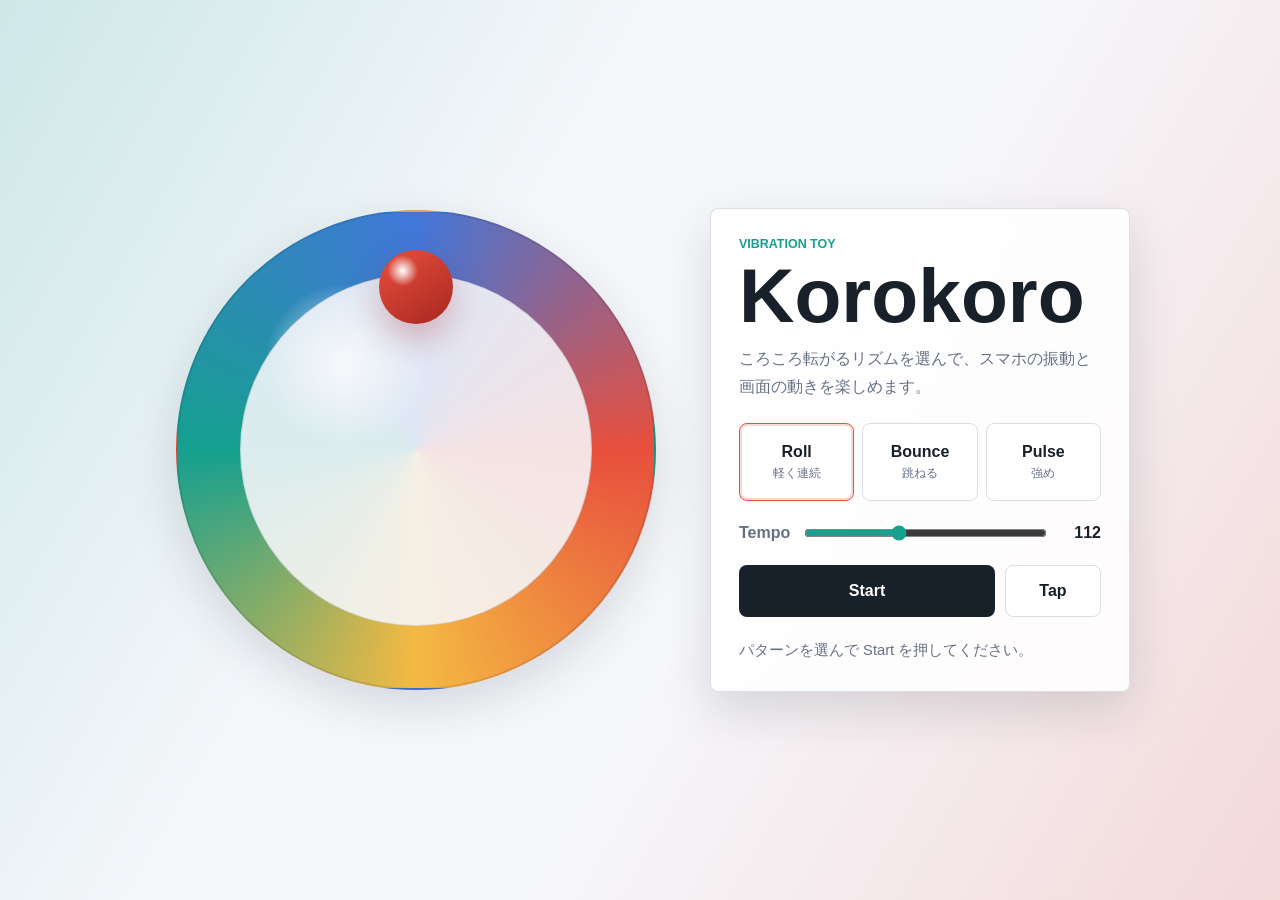
==== index.html @ c0c56c0d "Add initial Korokoro web app" ====
<!doctype html>
<html lang="ja">
  <head>
    <meta charset="utf-8" />
    <meta name="viewport" content="width=device-width, initial-scale=1" />
    <title>Korokoro</title>
    <link rel="stylesheet" href="styles.css" />
  </head>
  <body>
    <main class="app-shell">
      <section class="stage" aria-label="Korokoro vibration controller">
        <div class="orb-wrap" aria-hidden="true">
          <div class="track">
            <div class="orb" id="orb"></div>
          </div>
        </div>

        <div class="panel">
          <div>
            <p class="eyebrow">Vibration toy</p>
            <h1>Korokoro</h1>
            <p class="lead">ころころ転がるリズムを選んで、スマホの振動と画面の動きを楽しめます。</p>
          </div>

          <div class="controls" role="group" aria-label="Vibration patterns">
            <button class="pattern-button active" type="button" data-pattern="roll">
              <span>Roll</span>
              <small>軽く連続</small>
            </button>
            <button class="pattern-button" type="button" data-pattern="bounce">
              <span>Bounce</span>
              <small>跳ねる</small>
            </button>
            <button class="pattern-button" type="button" data-pattern="pulse">
              <span>Pulse</span>
              <small>強め</small>
            </button>
          </div>

          <div class="slider-row">
            <label for="tempo">Tempo</label>
            <input id="tempo" type="range" min="70" max="180" value="112" />
            <output id="tempoOutput" for="tempo">112</output>
          </div>

          <div class="actions">
            <button class="primary-button" id="playButton" type="button">Start</button>
            <button class="ghost-button" id="tapButton" type="button">Tap</button>
          </div>

          <p class="status" id="statusText" role="status">パターンを選んで Start を押してください。</p>
        </div>
      </section>
    </main>

    <script src="app.js"></script>
  </body>
</html>
---- styles.css ----
:root {
  color-scheme: light;
  --ink: #18202a;
  --muted: #667085;
  --line: #d8dde6;
  --paper: #f6f7fb;
  --panel: #ffffff;
  --accent: #e84f3d;
  --accent-2: #15a08f;
  --accent-3: #f4b942;
  --shadow: 0 18px 48px rgba(24, 32, 42, 0.14);
}

* {
  box-sizing: border-box;
}

body {
  margin: 0;
  min-height: 100vh;
  font-family:
    Inter, "Segoe UI", "Hiragino Kaku Gothic ProN", "Yu Gothic", Meiryo,
    sans-serif;
  color: var(--ink);
  background:
    linear-gradient(120deg, rgba(21, 160, 143, 0.18), transparent 38%),
    linear-gradient(300deg, rgba(232, 79, 61, 0.18), transparent 42%),
    var(--paper);
}

button,
input {
  font: inherit;
}

.app-shell {
  min-height: 100vh;
  display: grid;
  place-items: center;
  padding: 24px;
}

.stage {
  width: min(980px, 100%);
  display: grid;
  grid-template-columns: minmax(280px, 1fr) minmax(320px, 420px);
  gap: 28px;
  align-items: center;
}

.orb-wrap {
  min-height: 520px;
  display: grid;
  place-items: center;
}

.track {
  position: relative;
  width: min(92vw, 480px);
  aspect-ratio: 1;
  border: 2px solid rgba(24, 32, 42, 0.12);
  border-radius: 50%;
  background:
    radial-gradient(circle at 35% 32%, rgba(255, 255, 255, 0.96), transparent 18%),
    conic-gradient(from 180deg, #f4b942, #15a08f, #4277d9, #e84f3d, #f4b942);
  box-shadow: var(--shadow);
  overflow: hidden;
}

.track::before {
  content: "";
  position: absolute;
  inset: 13%;
  border-radius: 50%;
  background: rgba(246, 247, 251, 0.88);
  border: 1px solid rgba(24, 32, 42, 0.12);
}

.orb {
  position: absolute;
  left: 50%;
  top: 8%;
  width: 74px;
  aspect-ratio: 1;
  border-radius: 50%;
  background:
    radial-gradient(circle at 32% 28%, #fff, transparent 21%),
    linear-gradient(145deg, #e84f3d, #a82721);
  box-shadow: 0 16px 32px rgba(168, 39, 33, 0.28);
  transform: translateX(-50%);
  transition: filter 160ms ease;
}

.orb.playing {
  animation: roll var(--tempo, 1.8s) linear infinite;
}

.orb.hit {
  filter: brightness(1.2) saturate(1.2);
}

.panel {
  background: rgba(255, 255, 255, 0.86);
  border: 1px solid rgba(216, 221, 230, 0.9);
  border-radius: 8px;
  box-shadow: var(--shadow);
  padding: 28px;
  display: grid;
  gap: 22px;
  backdrop-filter: blur(18px);
}

.eyebrow {
  margin: 0 0 8px;
  color: var(--accent-2);
  font-size: 0.78rem;
  font-weight: 800;
  letter-spacing: 0;
  text-transform: uppercase;
}

h1 {
  margin: 0;
  font-size: clamp(2.4rem, 7vw, 4.8rem);
  line-height: 0.95;
  letter-spacing: 0;
}

.lead {
  margin: 14px 0 0;
  color: var(--muted);
  line-height: 1.75;
}

.controls {
  display: grid;
  grid-template-columns: repeat(3, 1fr);
  gap: 8px;
}

.pattern-button {
  min-height: 78px;
  border: 1px solid var(--line);
  border-radius: 8px;
  background: #fff;
  color: var(--ink);
  display: grid;
  gap: 4px;
  justify-items: center;
  align-content: center;
  cursor: pointer;
}

.pattern-button span {
  font-weight: 800;
}

.pattern-button small {
  color: var(--muted);
  font-size: 0.76rem;
}

.pattern-button.active {
  border-color: var(--accent);
  box-shadow: inset 0 0 0 2px rgba(232, 79, 61, 0.22);
}

.slider-row {
  display: grid;
  grid-template-columns: auto 1fr 44px;
  gap: 12px;
  align-items: center;
  color: var(--muted);
  font-weight: 700;
}

input[type="range"] {
  width: 100%;
  accent-color: var(--accent-2);
}

output {
  color: var(--ink);
  text-align: right;
  font-variant-numeric: tabular-nums;
}

.actions {
  display: grid;
  grid-template-columns: 1fr 96px;
  gap: 10px;
}

.primary-button,
.ghost-button {
  min-height: 52px;
  border-radius: 8px;
  cursor: pointer;
  font-weight: 800;
}

.primary-button {
  border: 0;
  background: var(--ink);
  color: #fff;
}

.ghost-button {
  border: 1px solid var(--line);
  background: #fff;
  color: var(--ink);
}

.status {
  min-height: 24px;
  margin: 0;
  color: var(--muted);
  font-size: 0.92rem;
  line-height: 1.5;
}

@keyframes roll {
  from {
    transform: rotate(0deg) translateY(-192px) rotate(0deg);
  }
  to {
    transform: rotate(360deg) translateY(-192px) rotate(-360deg);
  }
}

@media (max-width: 760px) {
  .app-shell {
    padding: 16px;
  }

  .stage {
    grid-template-columns: 1fr;
    gap: 12px;
  }

  .orb-wrap {
    min-height: 300px;
  }

  .track {
    width: min(86vw, 340px);
  }

  .orb {
    width: 58px;
  }

  .panel {
    padding: 20px;
  }

  .controls {
    grid-template-columns: 1fr;
  }

  @keyframes roll {
    from {
      transform: rotate(0deg) translateY(-136px) rotate(0deg);
    }
    to {
      transform: rotate(360deg) translateY(-136px) rotate(-360deg);
    }
  }
}
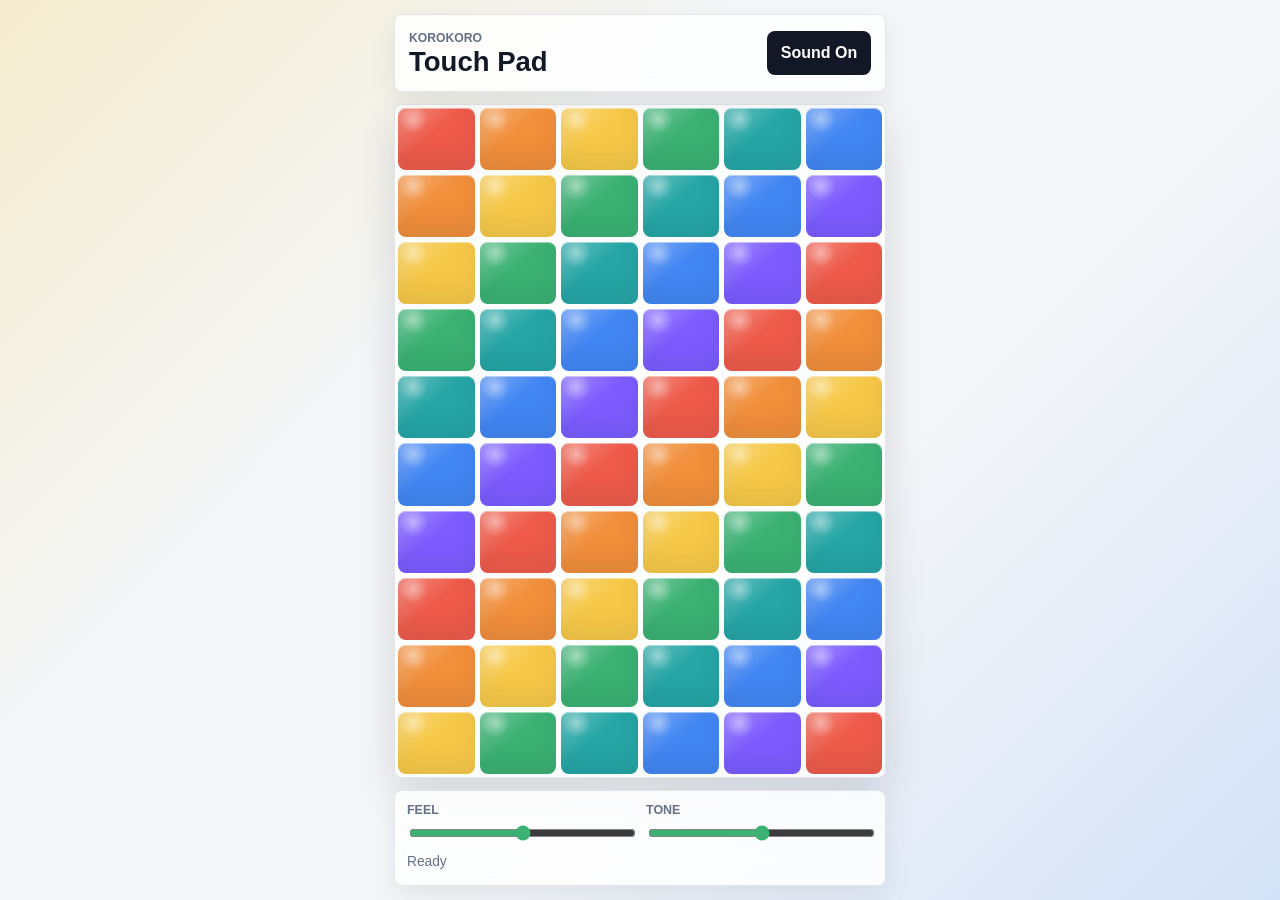
==== commit c118ea23: "Create mobile touch pad app" ====
--- a/index.html
+++ b/index.html
@@ -2,55 +2,35 @@
 <html lang="ja">
   <head>
     <meta charset="utf-8" />
-    <meta name="viewport" content="width=device-width, initial-scale=1" />
-    <title>Korokoro</title>
+    <meta name="viewport" content="width=device-width, initial-scale=1, viewport-fit=cover" />
+    <title>Korokoro Pad</title>
     <link rel="stylesheet" href="styles.css" />
   </head>
   <body>
-    <main class="app-shell">
-      <section class="stage" aria-label="Korokoro vibration controller">
-        <div class="orb-wrap" aria-hidden="true">
-          <div class="track">
-            <div class="orb" id="orb"></div>
-          </div>
+    <main class="app" aria-label="Korokoro Pad">
+      <header class="topbar">
+        <div>
+          <p class="eyebrow">Korokoro</p>
+          <h1>Touch Pad</h1>
         </div>
+        <button class="sound-button" id="soundButton" type="button" aria-pressed="true">Sound On</button>
+      </header>
 
-        <div class="panel">
-          <div>
-            <p class="eyebrow">Vibration toy</p>
-            <h1>Korokoro</h1>
-            <p class="lead">ころころ転がるリズムを選んで、スマホの振動と画面の動きを楽しめます。</p>
-          </div>
+      <section class="pad-shell" aria-label="Sound and vibration pad">
+        <div class="pad" id="pad"></div>
+      </section>
 
-          <div class="controls" role="group" aria-label="Vibration patterns">
-            <button class="pattern-button active" type="button" data-pattern="roll">
-              <span>Roll</span>
-              <small>軽く連続</small>
-            </button>
-            <button class="pattern-button" type="button" data-pattern="bounce">
-              <span>Bounce</span>
-              <small>跳ねる</small>
-            </button>
-            <button class="pattern-button" type="button" data-pattern="pulse">
-              <span>Pulse</span>
-              <small>強め</small>
-            </button>
-          </div>
-
-          <div class="slider-row">
-            <label for="tempo">Tempo</label>
-            <input id="tempo" type="range" min="70" max="180" value="112" />
-            <output id="tempoOutput" for="tempo">112</output>
-          </div>
-
-          <div class="actions">
-            <button class="primary-button" id="playButton" type="button">Start</button>
-            <button class="ghost-button" id="tapButton" type="button">Tap</button>
-          </div>
-
-          <p class="status" id="statusText" role="status">パターンを選んで Start を押してください。</p>
-        </div>
-      </section>
+      <footer class="controlbar">
+        <label class="control">
+          <span>Feel</span>
+          <input id="feelSlider" type="range" min="1" max="5" value="3" />
+        </label>
+        <label class="control">
+          <span>Tone</span>
+          <input id="toneSlider" type="range" min="1" max="5" value="3" />
+        </label>
+        <p class="status" id="statusText" role="status">Ready</p>
+      </footer>
     </main>
 
     <script src="app.js"></script>
--- a/styles.css
+++ b/styles.css
@@ -1,31 +1,42 @@
 :root {
   color-scheme: light;
-  --ink: #18202a;
+  --ink: #121826;
   --muted: #667085;
-  --line: #d8dde6;
-  --paper: #f6f7fb;
+  --paper: #f4f6f8;
   --panel: #ffffff;
-  --accent: #e84f3d;
-  --accent-2: #15a08f;
-  --accent-3: #f4b942;
-  --shadow: 0 18px 48px rgba(24, 32, 42, 0.14);
+  --line: rgba(18, 24, 38, 0.1);
+  --red: #ef5b4a;
+  --yellow: #f7c948;
+  --green: #3bb273;
+  --blue: #4387f4;
+  --violet: #7c5cff;
+  --shadow: 0 16px 42px rgba(18, 24, 38, 0.14);
 }
 
 * {
   box-sizing: border-box;
+}
+
+html,
+body {
+  min-height: 100%;
 }
 
 body {
   margin: 0;
   min-height: 100vh;
+  overflow: hidden;
   font-family:
     Inter, "Segoe UI", "Hiragino Kaku Gothic ProN", "Yu Gothic", Meiryo,
     sans-serif;
   color: var(--ink);
   background:
-    linear-gradient(120deg, rgba(21, 160, 143, 0.18), transparent 38%),
-    linear-gradient(300deg, rgba(232, 79, 61, 0.18), transparent 42%),
+    linear-gradient(135deg, rgba(247, 201, 72, 0.24), transparent 34%),
+    linear-gradient(315deg, rgba(67, 135, 244, 0.18), transparent 38%),
     var(--paper);
+  touch-action: none;
+  user-select: none;
+  -webkit-tap-highlight-color: transparent;
 }
 
 button,
@@ -33,87 +44,41 @@
   font: inherit;
 }
 
-.app-shell {
-  min-height: 100vh;
-  display: grid;
-  place-items: center;
-  padding: 24px;
-}
-
-.stage {
-  width: min(980px, 100%);
-  display: grid;
-  grid-template-columns: minmax(280px, 1fr) minmax(320px, 420px);
-  gap: 28px;
+.app {
+  width: min(100vw, 520px);
+  min-height: 100dvh;
+  margin: 0 auto;
+  padding:
+    max(14px, env(safe-area-inset-top))
+    14px
+    max(14px, env(safe-area-inset-bottom));
+  display: grid;
+  grid-template-rows: auto minmax(0, 1fr) auto;
+  gap: 12px;
+}
+
+.topbar,
+.controlbar {
+  background: rgba(255, 255, 255, 0.82);
+  border: 1px solid var(--line);
+  border-radius: 8px;
+  box-shadow: 0 10px 28px rgba(18, 24, 38, 0.08);
+  backdrop-filter: blur(18px);
+}
+
+.topbar {
+  min-height: 78px;
+  padding: 14px;
+  display: flex;
   align-items: center;
-}
-
-.orb-wrap {
-  min-height: 520px;
-  display: grid;
-  place-items: center;
-}
-
-.track {
-  position: relative;
-  width: min(92vw, 480px);
-  aspect-ratio: 1;
-  border: 2px solid rgba(24, 32, 42, 0.12);
-  border-radius: 50%;
-  background:
-    radial-gradient(circle at 35% 32%, rgba(255, 255, 255, 0.96), transparent 18%),
-    conic-gradient(from 180deg, #f4b942, #15a08f, #4277d9, #e84f3d, #f4b942);
-  box-shadow: var(--shadow);
-  overflow: hidden;
-}
-
-.track::before {
-  content: "";
-  position: absolute;
-  inset: 13%;
-  border-radius: 50%;
-  background: rgba(246, 247, 251, 0.88);
-  border: 1px solid rgba(24, 32, 42, 0.12);
-}
-
-.orb {
-  position: absolute;
-  left: 50%;
-  top: 8%;
-  width: 74px;
-  aspect-ratio: 1;
-  border-radius: 50%;
-  background:
-    radial-gradient(circle at 32% 28%, #fff, transparent 21%),
-    linear-gradient(145deg, #e84f3d, #a82721);
-  box-shadow: 0 16px 32px rgba(168, 39, 33, 0.28);
-  transform: translateX(-50%);
-  transition: filter 160ms ease;
-}
-
-.orb.playing {
-  animation: roll var(--tempo, 1.8s) linear infinite;
-}
-
-.orb.hit {
-  filter: brightness(1.2) saturate(1.2);
-}
-
-.panel {
-  background: rgba(255, 255, 255, 0.86);
-  border: 1px solid rgba(216, 221, 230, 0.9);
-  border-radius: 8px;
-  box-shadow: var(--shadow);
-  padding: 28px;
-  display: grid;
-  gap: 22px;
-  backdrop-filter: blur(18px);
+  justify-content: space-between;
+  gap: 12px;
 }
 
 .eyebrow {
-  margin: 0 0 8px;
-  color: var(--accent-2);
-  font-size: 0.78rem;
+  margin: 0 0 3px;
+  color: var(--muted);
+  font-size: 0.76rem;
   font-weight: 800;
   letter-spacing: 0;
   text-transform: uppercase;
@@ -121,149 +86,157 @@
 
 h1 {
   margin: 0;
-  font-size: clamp(2.4rem, 7vw, 4.8rem);
-  line-height: 0.95;
+  font-size: 1.72rem;
+  line-height: 1;
   letter-spacing: 0;
 }
 
-.lead {
-  margin: 14px 0 0;
+.sound-button {
+  min-width: 104px;
+  min-height: 44px;
+  border: 0;
+  border-radius: 8px;
+  background: var(--ink);
+  color: #fff;
+  font-weight: 800;
+  cursor: pointer;
+}
+
+.sound-button[aria-pressed="false"] {
+  background: #e4e7ec;
+  color: var(--ink);
+}
+
+.pad-shell {
+  min-height: 0;
+  padding: 3px;
+  border-radius: 8px;
+  background: rgba(255, 255, 255, 0.72);
+  border: 1px solid var(--line);
+  box-shadow: var(--shadow);
+}
+
+.pad {
+  height: 100%;
+  min-height: 420px;
+  display: grid;
+  grid-template-columns: repeat(6, minmax(0, 1fr));
+  grid-template-rows: repeat(10, minmax(0, 1fr));
+  gap: 5px;
+}
+
+.tile {
+  position: relative;
+  min-width: 0;
+  min-height: 0;
+  border: 0;
+  border-radius: 8px;
+  overflow: hidden;
+  cursor: pointer;
+  background: var(--tile-color);
+  box-shadow:
+    inset 0 1px 0 rgba(255, 255, 255, 0.45),
+    inset 0 -14px 24px rgba(18, 24, 38, 0.08);
+  transform: scale(1);
+  transition:
+    filter 120ms ease,
+    transform 120ms ease,
+    box-shadow 120ms ease;
+}
+
+.tile::before {
+  content: "";
+  position: absolute;
+  inset: 0;
+  background:
+    linear-gradient(140deg, rgba(255, 255, 255, 0.38), transparent 44%),
+    radial-gradient(circle at 20% 18%, rgba(255, 255, 255, 0.55), transparent 18%);
+  opacity: 0.82;
+}
+
+.tile.active {
+  filter: brightness(1.12) saturate(1.15);
+  transform: scale(0.94);
+  box-shadow:
+    inset 0 2px 8px rgba(18, 24, 38, 0.15),
+    0 8px 18px rgba(18, 24, 38, 0.1);
+}
+
+.tile[data-band="0"] {
+  --tile-color: #ef5b4a;
+}
+
+.tile[data-band="1"] {
+  --tile-color: #f28f3b;
+}
+
+.tile[data-band="2"] {
+  --tile-color: #f7c948;
+}
+
+.tile[data-band="3"] {
+  --tile-color: #3bb273;
+}
+
+.tile[data-band="4"] {
+  --tile-color: #26a6a6;
+}
+
+.tile[data-band="5"] {
+  --tile-color: #4387f4;
+}
+
+.tile[data-band="6"] {
+  --tile-color: #7c5cff;
+}
+
+.controlbar {
+  padding: 12px;
+  display: grid;
+  grid-template-columns: 1fr 1fr;
+  gap: 10px 12px;
+  align-items: center;
+}
+
+.control {
+  display: grid;
+  gap: 6px;
   color: var(--muted);
-  line-height: 1.75;
-}
-
-.controls {
-  display: grid;
-  grid-template-columns: repeat(3, 1fr);
-  gap: 8px;
-}
-
-.pattern-button {
-  min-height: 78px;
-  border: 1px solid var(--line);
-  border-radius: 8px;
-  background: #fff;
-  color: var(--ink);
-  display: grid;
-  gap: 4px;
-  justify-items: center;
-  align-content: center;
-  cursor: pointer;
-}
-
-.pattern-button span {
+  font-size: 0.78rem;
   font-weight: 800;
-}
-
-.pattern-button small {
-  color: var(--muted);
-  font-size: 0.76rem;
-}
-
-.pattern-button.active {
-  border-color: var(--accent);
-  box-shadow: inset 0 0 0 2px rgba(232, 79, 61, 0.22);
-}
-
-.slider-row {
-  display: grid;
-  grid-template-columns: auto 1fr 44px;
-  gap: 12px;
-  align-items: center;
-  color: var(--muted);
-  font-weight: 700;
+  text-transform: uppercase;
 }
 
 input[type="range"] {
   width: 100%;
-  accent-color: var(--accent-2);
-}
-
-output {
-  color: var(--ink);
-  text-align: right;
-  font-variant-numeric: tabular-nums;
-}
-
-.actions {
-  display: grid;
-  grid-template-columns: 1fr 96px;
-  gap: 10px;
-}
-
-.primary-button,
-.ghost-button {
-  min-height: 52px;
-  border-radius: 8px;
-  cursor: pointer;
-  font-weight: 800;
-}
-
-.primary-button {
-  border: 0;
-  background: var(--ink);
-  color: #fff;
-}
-
-.ghost-button {
-  border: 1px solid var(--line);
-  background: #fff;
-  color: var(--ink);
+  accent-color: var(--green);
 }
 
 .status {
-  min-height: 24px;
+  grid-column: 1 / -1;
+  min-height: 20px;
   margin: 0;
   color: var(--muted);
-  font-size: 0.92rem;
-  line-height: 1.5;
-}
-
-@keyframes roll {
-  from {
-    transform: rotate(0deg) translateY(-192px) rotate(0deg);
+  font-size: 0.86rem;
+  line-height: 1.35;
+  overflow: hidden;
+  text-overflow: ellipsis;
+  white-space: nowrap;
+}
+
+@media (max-width: 380px) {
+  .app {
+    padding-left: 10px;
+    padding-right: 10px;
   }
-  to {
-    transform: rotate(360deg) translateY(-192px) rotate(-360deg);
+
+  .pad {
+    grid-template-columns: repeat(5, minmax(0, 1fr));
+    grid-template-rows: repeat(11, minmax(0, 1fr));
+    gap: 4px;
   }
-}
-
-@media (max-width: 760px) {
-  .app-shell {
-    padding: 16px;
+
+  .sound-button {
+    min-width: 96px;
   }
-
-  .stage {
-    grid-template-columns: 1fr;
-    gap: 12px;
-  }
-
-  .orb-wrap {
-    min-height: 300px;
-  }
-
-  .track {
-    width: min(86vw, 340px);
-  }
-
-  .orb {
-    width: 58px;
-  }
-
-  .panel {
-    padding: 20px;
-  }
-
-  .controls {
-    grid-template-columns: 1fr;
-  }
-
-  @keyframes roll {
-    from {
-      transform: rotate(0deg) translateY(-136px) rotate(0deg);
-    }
-    to {
-      transform: rotate(360deg) translateY(-136px) rotate(-360deg);
-    }
-  }
-}
+}
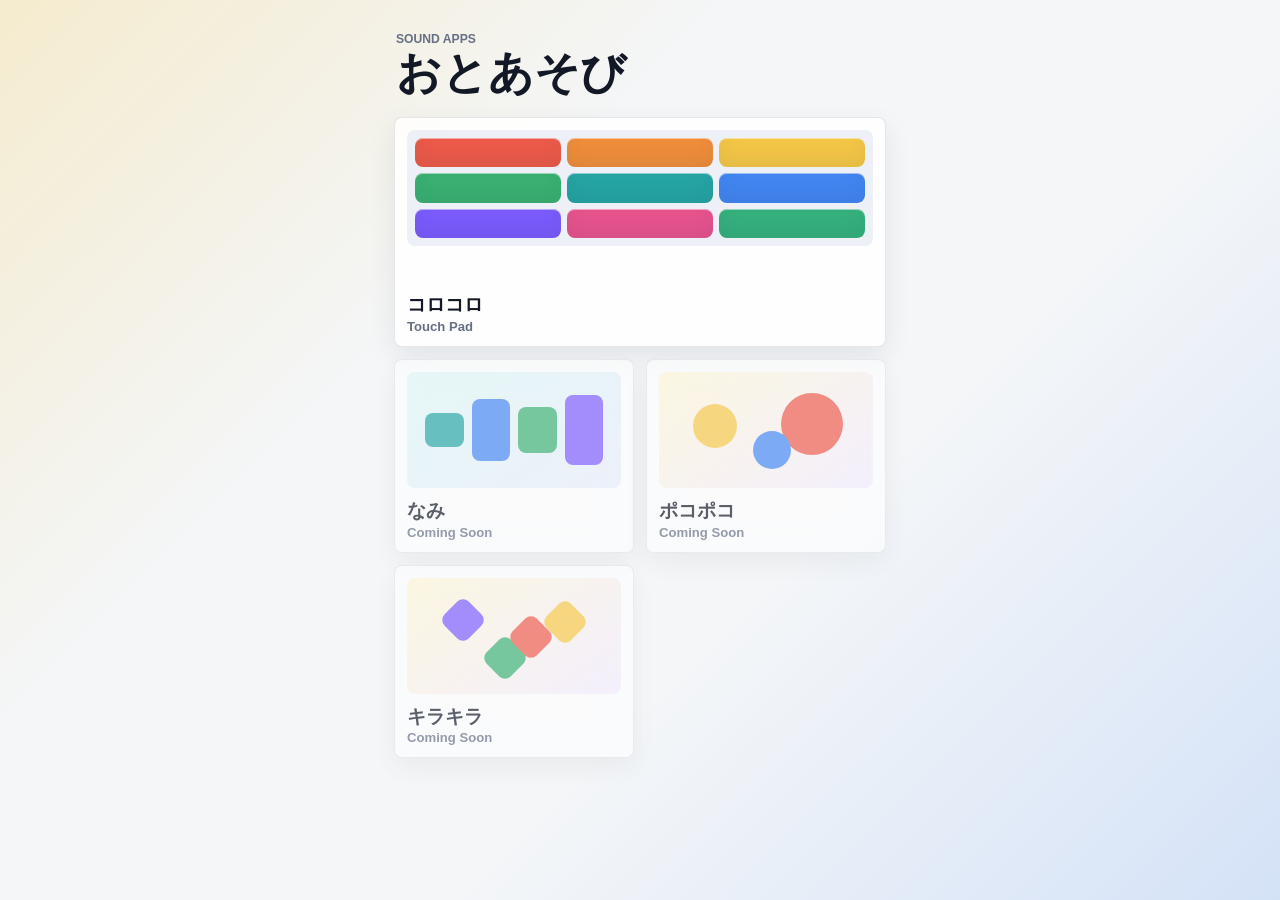
==== commit 474d0d7d: "Add sound app home screen" ====
--- a/index.html
+++ b/index.html
@@ -3,34 +3,104 @@
   <head>
     <meta charset="utf-8" />
     <meta name="viewport" content="width=device-width, initial-scale=1, viewport-fit=cover" />
-    <title>Korokoro Pad</title>
+    <title>おとあそび</title>
     <link rel="stylesheet" href="styles.css" />
   </head>
   <body>
-    <main class="app" aria-label="Korokoro Pad">
-      <header class="topbar">
-        <div>
-          <p class="eyebrow">Korokoro</p>
-          <h1>Touch Pad</h1>
-        </div>
-        <button class="sound-button" id="soundButton" type="button" aria-pressed="true">Sound On</button>
-      </header>
+    <main class="app" aria-label="おとあそび">
+      <section class="view view-home active" id="homeView" aria-label="アプリ一覧">
+        <header class="home-hero">
+          <p class="eyebrow">Sound Apps</p>
+          <h1>おとあそび</h1>
+        </header>
 
-      <section class="pad-shell" aria-label="Sound and vibration pad">
-        <div class="pad" id="pad"></div>
+        <section class="app-grid" aria-label="音アプリ">
+          <button class="app-card app-card-primary" type="button" data-open-app="korokoro">
+            <span class="card-art korokoro-art" aria-hidden="true">
+              <span></span>
+              <span></span>
+              <span></span>
+              <span></span>
+              <span></span>
+              <span></span>
+              <span></span>
+              <span></span>
+              <span></span>
+            </span>
+            <span class="card-copy">
+              <strong>コロコロ</strong>
+              <small>Touch Pad</small>
+            </span>
+          </button>
+
+          <button class="app-card" type="button" disabled>
+            <span class="card-art wave-art" aria-hidden="true">
+              <span></span>
+              <span></span>
+              <span></span>
+              <span></span>
+            </span>
+            <span class="card-copy">
+              <strong>なみ</strong>
+              <small>Coming Soon</small>
+            </span>
+          </button>
+
+          <button class="app-card" type="button" disabled>
+            <span class="card-art pop-art" aria-hidden="true">
+              <span></span>
+              <span></span>
+              <span></span>
+            </span>
+            <span class="card-copy">
+              <strong>ポコポコ</strong>
+              <small>Coming Soon</small>
+            </span>
+          </button>
+
+          <button class="app-card" type="button" disabled>
+            <span class="card-art spark-art" aria-hidden="true">
+              <span></span>
+              <span></span>
+              <span></span>
+              <span></span>
+            </span>
+            <span class="card-copy">
+              <strong>キラキラ</strong>
+              <small>Coming Soon</small>
+            </span>
+          </button>
+        </section>
       </section>
 
-      <footer class="controlbar">
-        <label class="control">
-          <span>Feel</span>
-          <input id="feelSlider" type="range" min="1" max="5" value="3" />
-        </label>
-        <label class="control">
-          <span>Tone</span>
-          <input id="toneSlider" type="range" min="1" max="5" value="3" />
-        </label>
-        <p class="status" id="statusText" role="status">Ready</p>
-      </footer>
+      <section class="view view-pad" id="korokoroView" aria-label="コロコロ">
+        <header class="topbar">
+          <button class="icon-button" id="backButton" type="button" aria-label="アプリ一覧へ戻る">
+            <span aria-hidden="true">←</span>
+          </button>
+          <div>
+            <p class="eyebrow">Korokoro</p>
+            <h2>コロコロ</h2>
+          </div>
+          <button class="sound-button" id="soundButton" type="button" aria-pressed="true">Sound On</button>
+        </header>
+
+        <section class="pad-shell" aria-label="Sound and vibration pad">
+          <div class="pad" id="pad"></div>
+        </section>
+
+        <footer class="controlbar">
+          <label class="control">
+            <span>Feel</span>
+            <input id="feelSlider" type="range" min="1" max="5" value="3" />
+          </label>
+          <label class="control">
+            <span>Tone</span>
+            <input id="toneSlider" type="range" min="1" max="5" value="3" />
+          </label>
+          <p class="status" id="statusText" role="status">Ready</p>
+        </footer>
+      </section>
     </main>
 
     <script src="app.js"></script>
--- a/styles.css
+++ b/styles.css
@@ -6,8 +6,10 @@
   --panel: #ffffff;
   --line: rgba(18, 24, 38, 0.1);
   --red: #ef5b4a;
+  --orange: #f28f3b;
   --yellow: #f7c948;
   --green: #3bb273;
+  --cyan: #26a6a6;
   --blue: #4387f4;
   --violet: #7c5cff;
   --shadow: 0 16px 42px rgba(18, 24, 38, 0.14);
@@ -25,7 +27,6 @@
 body {
   margin: 0;
   min-height: 100vh;
-  overflow: hidden;
   font-family:
     Inter, "Segoe UI", "Hiragino Kaku Gothic ProN", "Yu Gothic", Meiryo,
     sans-serif;
@@ -34,49 +35,53 @@
     linear-gradient(135deg, rgba(247, 201, 72, 0.24), transparent 34%),
     linear-gradient(315deg, rgba(67, 135, 244, 0.18), transparent 38%),
     var(--paper);
-  touch-action: none;
   user-select: none;
   -webkit-tap-highlight-color: transparent;
+}
+
+body.pad-open {
+  overflow: hidden;
 }
 
 button,
 input {
   font: inherit;
+}
+
+button {
+  color: inherit;
 }
 
 .app {
   width: min(100vw, 520px);
   min-height: 100dvh;
   margin: 0 auto;
+}
+
+.view {
+  display: none;
+  min-height: 100dvh;
   padding:
     max(14px, env(safe-area-inset-top))
     14px
     max(14px, env(safe-area-inset-bottom));
-  display: grid;
-  grid-template-rows: auto minmax(0, 1fr) auto;
-  gap: 12px;
-}
-
-.topbar,
-.controlbar {
-  background: rgba(255, 255, 255, 0.82);
-  border: 1px solid var(--line);
-  border-radius: 8px;
-  box-shadow: 0 10px 28px rgba(18, 24, 38, 0.08);
-  backdrop-filter: blur(18px);
-}
-
-.topbar {
-  min-height: 78px;
-  padding: 14px;
-  display: flex;
-  align-items: center;
-  justify-content: space-between;
-  gap: 12px;
+}
+
+.view.active {
+  display: grid;
+}
+
+.view-home {
+  grid-template-rows: auto 1fr;
+  gap: 18px;
+}
+
+.home-hero {
+  padding: 18px 2px 4px;
 }
 
 .eyebrow {
-  margin: 0 0 3px;
+  margin: 0 0 5px;
   color: var(--muted);
   font-size: 0.76rem;
   font-weight: 800;
@@ -84,22 +89,279 @@
   text-transform: uppercase;
 }
 
+h1,
+h2 {
+  margin: 0;
+  letter-spacing: 0;
+}
+
 h1 {
-  margin: 0;
-  font-size: 1.72rem;
+  font-size: 2.8rem;
+  line-height: 0.98;
+}
+
+h2 {
+  font-size: 1.56rem;
   line-height: 1;
-  letter-spacing: 0;
+}
+
+.app-grid {
+  display: grid;
+  grid-template-columns: repeat(2, minmax(0, 1fr));
+  align-content: start;
+  gap: 12px;
+}
+
+.app-card {
+  min-height: 184px;
+  padding: 12px;
+  border: 1px solid var(--line);
+  border-radius: 8px;
+  background: rgba(255, 255, 255, 0.84);
+  box-shadow: 0 10px 28px rgba(18, 24, 38, 0.08);
+  display: grid;
+  grid-template-rows: minmax(0, 1fr) auto;
+  gap: 12px;
+  text-align: left;
+  cursor: pointer;
+  backdrop-filter: blur(18px);
+}
+
+.app-card-primary {
+  grid-column: 1 / -1;
+  min-height: 230px;
+}
+
+.app-card:disabled {
+  cursor: default;
+  opacity: 0.68;
+}
+
+.card-art {
+  position: relative;
+  min-height: 116px;
+  border-radius: 8px;
+  overflow: hidden;
+  background: #edf1f7;
+}
+
+.korokoro-art {
+  display: grid;
+  grid-template-columns: repeat(3, 1fr);
+  gap: 6px;
+  padding: 8px;
+}
+
+.korokoro-art span {
+  border-radius: 8px;
+  box-shadow:
+    inset 0 1px 0 rgba(255, 255, 255, 0.48),
+    inset 0 -12px 22px rgba(18, 24, 38, 0.08);
+}
+
+.korokoro-art span:nth-child(1),
+.tile[data-band="0"] {
+  background: var(--red);
+}
+
+.korokoro-art span:nth-child(2),
+.tile[data-band="1"] {
+  background: var(--orange);
+}
+
+.korokoro-art span:nth-child(3),
+.tile[data-band="2"] {
+  background: var(--yellow);
+}
+
+.korokoro-art span:nth-child(4),
+.tile[data-band="3"] {
+  background: var(--green);
+}
+
+.korokoro-art span:nth-child(5),
+.tile[data-band="4"] {
+  background: var(--cyan);
+}
+
+.korokoro-art span:nth-child(6),
+.tile[data-band="5"] {
+  background: var(--blue);
+}
+
+.korokoro-art span:nth-child(7),
+.tile[data-band="6"] {
+  background: var(--violet);
+}
+
+.korokoro-art span:nth-child(8) {
+  background: #e9548f;
+}
+
+.korokoro-art span:nth-child(9) {
+  background: #36b37e;
+}
+
+.wave-art {
+  display: grid;
+  grid-template-columns: repeat(4, 1fr);
+  gap: 8px;
+  align-items: center;
+  padding: 18px;
+  background: linear-gradient(145deg, #dff8f6, #e8eefb);
+}
+
+.wave-art span {
+  border-radius: 8px;
+  background: var(--cyan);
+}
+
+.wave-art span:nth-child(1) {
+  height: 42%;
+}
+
+.wave-art span:nth-child(2) {
+  height: 78%;
+  background: var(--blue);
+}
+
+.wave-art span:nth-child(3) {
+  height: 58%;
+  background: var(--green);
+}
+
+.wave-art span:nth-child(4) {
+  height: 88%;
+  background: var(--violet);
+}
+
+.pop-art,
+.spark-art {
+  background: linear-gradient(145deg, #fff7d6, #f3ecff);
+}
+
+.pop-art span,
+.spark-art span {
+  position: absolute;
+  border-radius: 50%;
+}
+
+.pop-art span:nth-child(1) {
+  width: 44px;
+  height: 44px;
+  left: 16%;
+  top: 28%;
+  background: var(--yellow);
+}
+
+.pop-art span:nth-child(2) {
+  width: 62px;
+  height: 62px;
+  right: 14%;
+  top: 18%;
+  background: var(--red);
+}
+
+.pop-art span:nth-child(3) {
+  width: 38px;
+  height: 38px;
+  left: 44%;
+  bottom: 16%;
+  background: var(--blue);
+}
+
+.spark-art span {
+  width: 34px;
+  height: 34px;
+  border-radius: 8px;
+  transform: rotate(45deg);
+  background: var(--violet);
+}
+
+.spark-art span:nth-child(1) {
+  left: 18%;
+  top: 22%;
+}
+
+.spark-art span:nth-child(2) {
+  right: 18%;
+  top: 24%;
+  background: var(--yellow);
+}
+
+.spark-art span:nth-child(3) {
+  left: 38%;
+  bottom: 16%;
+  background: var(--green);
+}
+
+.spark-art span:nth-child(4) {
+  right: 34%;
+  bottom: 34%;
+  background: var(--red);
+}
+
+.card-copy {
+  display: grid;
+  gap: 2px;
+}
+
+.card-copy strong {
+  font-size: 1.18rem;
+  line-height: 1.2;
+}
+
+.card-copy small {
+  color: var(--muted);
+  font-size: 0.82rem;
+  font-weight: 800;
+}
+
+.view-pad {
+  grid-template-rows: auto minmax(0, 1fr) auto;
+  gap: 12px;
+  touch-action: none;
+}
+
+.topbar,
+.controlbar {
+  background: rgba(255, 255, 255, 0.82);
+  border: 1px solid var(--line);
+  border-radius: 8px;
+  box-shadow: 0 10px 28px rgba(18, 24, 38, 0.08);
+  backdrop-filter: blur(18px);
+}
+
+.topbar {
+  min-height: 76px;
+  padding: 12px;
+  display: grid;
+  grid-template-columns: 44px 1fr auto;
+  align-items: center;
+  gap: 10px;
+}
+
+.icon-button,
+.sound-button {
+  min-height: 44px;
+  border: 0;
+  border-radius: 8px;
+  font-weight: 800;
+  cursor: pointer;
+}
+
+.icon-button {
+  width: 44px;
+  padding: 0;
+  background: #e4e7ec;
+  font-size: 1.24rem;
 }
 
 .sound-button {
   min-width: 104px;
-  min-height: 44px;
-  border: 0;
-  border-radius: 8px;
+  padding: 0 12px;
   background: var(--ink);
   color: #fff;
-  font-weight: 800;
-  cursor: pointer;
 }
 
 .sound-button[aria-pressed="false"] {
@@ -133,7 +395,6 @@
   border-radius: 8px;
   overflow: hidden;
   cursor: pointer;
-  background: var(--tile-color);
   box-shadow:
     inset 0 1px 0 rgba(255, 255, 255, 0.45),
     inset 0 -14px 24px rgba(18, 24, 38, 0.08);
@@ -160,34 +421,6 @@
   box-shadow:
     inset 0 2px 8px rgba(18, 24, 38, 0.15),
     0 8px 18px rgba(18, 24, 38, 0.1);
-}
-
-.tile[data-band="0"] {
-  --tile-color: #ef5b4a;
-}
-
-.tile[data-band="1"] {
-  --tile-color: #f28f3b;
-}
-
-.tile[data-band="2"] {
-  --tile-color: #f7c948;
-}
-
-.tile[data-band="3"] {
-  --tile-color: #3bb273;
-}
-
-.tile[data-band="4"] {
-  --tile-color: #26a6a6;
-}
-
-.tile[data-band="5"] {
-  --tile-color: #4387f4;
-}
-
-.tile[data-band="6"] {
-  --tile-color: #7c5cff;
 }
 
 .controlbar {
@@ -225,9 +458,25 @@
 }
 
 @media (max-width: 380px) {
-  .app {
+  .view {
     padding-left: 10px;
     padding-right: 10px;
+  }
+
+  h1 {
+    font-size: 2.44rem;
+  }
+
+  .app-grid {
+    gap: 10px;
+  }
+
+  .app-card {
+    min-height: 168px;
+  }
+
+  .app-card-primary {
+    min-height: 212px;
   }
 
   .pad {
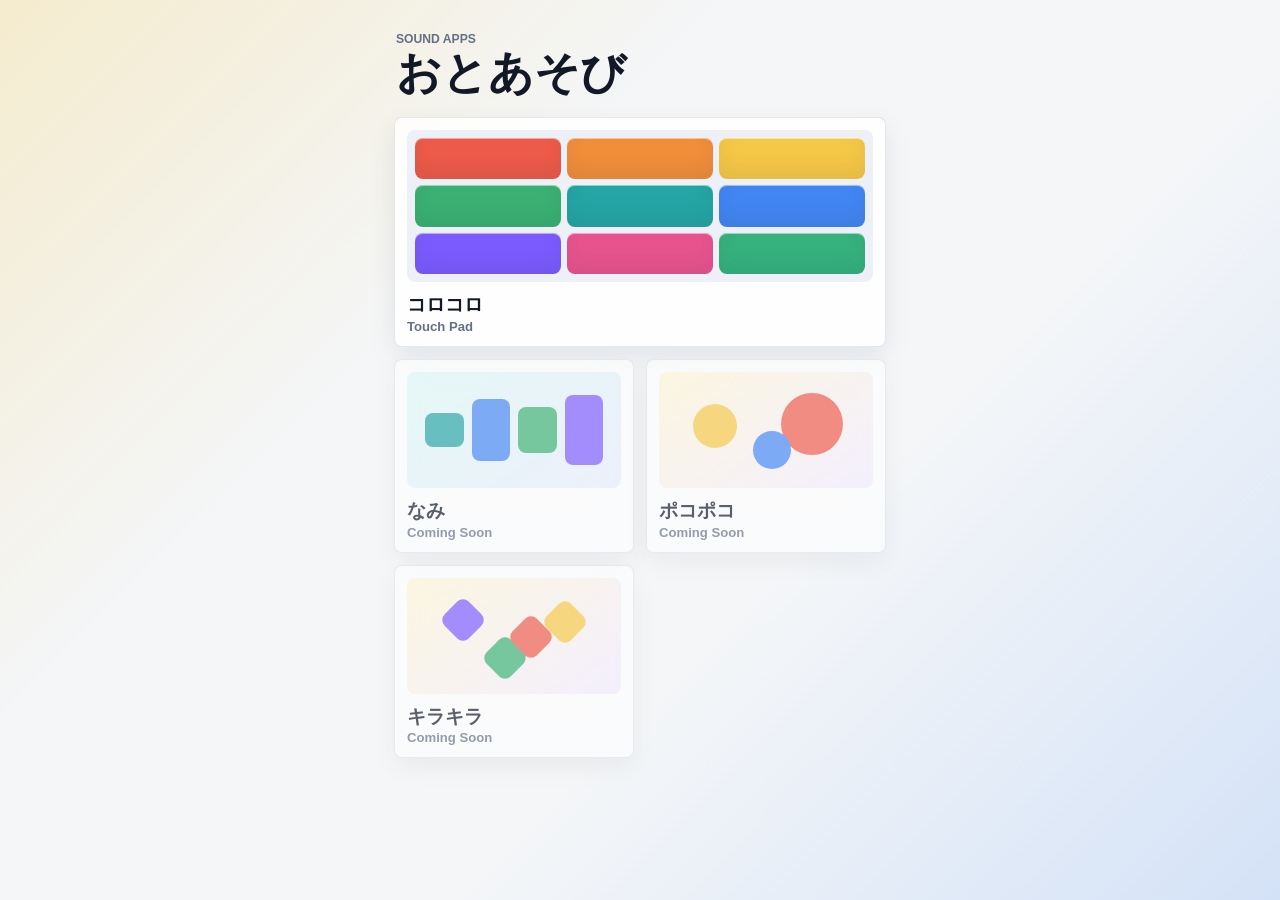
==== commit bb2fc0d2: "Split sound apps into separate pages" ====
--- a/index.html
+++ b/index.html
@@ -8,14 +8,14 @@
   </head>
   <body>
     <main class="app" aria-label="おとあそび">
-      <section class="view view-home active" id="homeView" aria-label="アプリ一覧">
+      <section class="home-view" aria-label="アプリ一覧">
         <header class="home-hero">
           <p class="eyebrow">Sound Apps</p>
           <h1>おとあそび</h1>
         </header>
 
         <section class="app-grid" aria-label="音アプリ">
-          <button class="app-card app-card-primary" type="button" data-open-app="korokoro">
+          <a class="app-card app-card-primary" href="apps/korokoro/">
             <span class="card-art korokoro-art" aria-hidden="true">
               <span></span>
               <span></span>
@@ -31,9 +31,9 @@
               <strong>コロコロ</strong>
               <small>Touch Pad</small>
             </span>
-          </button>
+          </a>
 
-          <button class="app-card" type="button" disabled>
+          <article class="app-card app-card-disabled" aria-disabled="true">
             <span class="card-art wave-art" aria-hidden="true">
               <span></span>
               <span></span>
@@ -44,9 +44,9 @@
               <strong>なみ</strong>
               <small>Coming Soon</small>
             </span>
-          </button>
+          </article>
 
-          <button class="app-card" type="button" disabled>
+          <article class="app-card app-card-disabled" aria-disabled="true">
             <span class="card-art pop-art" aria-hidden="true">
               <span></span>
               <span></span>
@@ -56,9 +56,9 @@
               <strong>ポコポコ</strong>
               <small>Coming Soon</small>
             </span>
-          </button>
+          </article>
 
-          <button class="app-card" type="button" disabled>
+          <article class="app-card app-card-disabled" aria-disabled="true">
             <span class="card-art spark-art" aria-hidden="true">
               <span></span>
               <span></span>
@@ -69,40 +69,9 @@
               <strong>キラキラ</strong>
               <small>Coming Soon</small>
             </span>
-          </button>
+          </article>
         </section>
       </section>
-
-      <section class="view view-pad" id="korokoroView" aria-label="コロコロ">
-        <header class="topbar">
-          <button class="icon-button" id="backButton" type="button" aria-label="アプリ一覧へ戻る">
-            <span aria-hidden="true">←</span>
-          </button>
-          <div>
-            <p class="eyebrow">Korokoro</p>
-            <h2>コロコロ</h2>
-          </div>
-          <button class="sound-button" id="soundButton" type="button" aria-pressed="true">Sound On</button>
-        </header>
-
-        <section class="pad-shell" aria-label="Sound and vibration pad">
-          <div class="pad" id="pad"></div>
-        </section>
-
-        <footer class="controlbar">
-          <label class="control">
-            <span>Feel</span>
-            <input id="feelSlider" type="range" min="1" max="5" value="3" />
-          </label>
-          <label class="control">
-            <span>Tone</span>
-            <input id="toneSlider" type="range" min="1" max="5" value="3" />
-          </label>
-          <p class="status" id="statusText" role="status">Ready</p>
-        </footer>
-      </section>
     </main>
-
-    <script src="app.js"></script>
   </body>
 </html>
--- a/styles.css
+++ b/styles.css
@@ -3,7 +3,6 @@
   --ink: #121826;
   --muted: #667085;
   --paper: #f4f6f8;
-  --panel: #ffffff;
   --line: rgba(18, 24, 38, 0.1);
   --red: #ef5b4a;
   --orange: #f28f3b;
@@ -39,17 +38,14 @@
   -webkit-tap-highlight-color: transparent;
 }
 
-body.pad-open {
-  overflow: hidden;
-}
-
 button,
 input {
   font: inherit;
 }
 
-button {
+a {
   color: inherit;
+  text-decoration: none;
 }
 
 .app {
@@ -58,20 +54,13 @@
   margin: 0 auto;
 }
 
-.view {
-  display: none;
+.home-view {
   min-height: 100dvh;
   padding:
     max(14px, env(safe-area-inset-top))
     14px
     max(14px, env(safe-area-inset-bottom));
-}
-
-.view.active {
-  display: grid;
-}
-
-.view-home {
+  display: grid;
   grid-template-rows: auto 1fr;
   gap: 18px;
 }
@@ -123,8 +112,15 @@
   grid-template-rows: minmax(0, 1fr) auto;
   gap: 12px;
   text-align: left;
+  backdrop-filter: blur(18px);
+}
+
+a.app-card {
   cursor: pointer;
-  backdrop-filter: blur(18px);
+}
+
+a.app-card:active {
+  transform: scale(0.985);
 }
 
 .app-card-primary {
@@ -132,8 +128,7 @@
   min-height: 230px;
 }
 
-.app-card:disabled {
-  cursor: default;
+.app-card-disabled {
   opacity: 0.68;
 }
 
@@ -159,38 +154,31 @@
     inset 0 -12px 22px rgba(18, 24, 38, 0.08);
 }
 
-.korokoro-art span:nth-child(1),
-.tile[data-band="0"] {
+.korokoro-art span:nth-child(1) {
   background: var(--red);
 }
 
-.korokoro-art span:nth-child(2),
-.tile[data-band="1"] {
+.korokoro-art span:nth-child(2) {
   background: var(--orange);
 }
 
-.korokoro-art span:nth-child(3),
-.tile[data-band="2"] {
+.korokoro-art span:nth-child(3) {
   background: var(--yellow);
 }
 
-.korokoro-art span:nth-child(4),
-.tile[data-band="3"] {
+.korokoro-art span:nth-child(4) {
   background: var(--green);
 }
 
-.korokoro-art span:nth-child(5),
-.tile[data-band="4"] {
+.korokoro-art span:nth-child(5) {
   background: var(--cyan);
 }
 
-.korokoro-art span:nth-child(6),
-.tile[data-band="5"] {
+.korokoro-art span:nth-child(6) {
   background: var(--blue);
 }
 
-.korokoro-art span:nth-child(7),
-.tile[data-band="6"] {
+.korokoro-art span:nth-child(7) {
   background: var(--violet);
 }
 
@@ -317,148 +305,8 @@
   font-weight: 800;
 }
 
-.view-pad {
-  grid-template-rows: auto minmax(0, 1fr) auto;
-  gap: 12px;
-  touch-action: none;
-}
-
-.topbar,
-.controlbar {
-  background: rgba(255, 255, 255, 0.82);
-  border: 1px solid var(--line);
-  border-radius: 8px;
-  box-shadow: 0 10px 28px rgba(18, 24, 38, 0.08);
-  backdrop-filter: blur(18px);
-}
-
-.topbar {
-  min-height: 76px;
-  padding: 12px;
-  display: grid;
-  grid-template-columns: 44px 1fr auto;
-  align-items: center;
-  gap: 10px;
-}
-
-.icon-button,
-.sound-button {
-  min-height: 44px;
-  border: 0;
-  border-radius: 8px;
-  font-weight: 800;
-  cursor: pointer;
-}
-
-.icon-button {
-  width: 44px;
-  padding: 0;
-  background: #e4e7ec;
-  font-size: 1.24rem;
-}
-
-.sound-button {
-  min-width: 104px;
-  padding: 0 12px;
-  background: var(--ink);
-  color: #fff;
-}
-
-.sound-button[aria-pressed="false"] {
-  background: #e4e7ec;
-  color: var(--ink);
-}
-
-.pad-shell {
-  min-height: 0;
-  padding: 3px;
-  border-radius: 8px;
-  background: rgba(255, 255, 255, 0.72);
-  border: 1px solid var(--line);
-  box-shadow: var(--shadow);
-}
-
-.pad {
-  height: 100%;
-  min-height: 420px;
-  display: grid;
-  grid-template-columns: repeat(6, minmax(0, 1fr));
-  grid-template-rows: repeat(10, minmax(0, 1fr));
-  gap: 5px;
-}
-
-.tile {
-  position: relative;
-  min-width: 0;
-  min-height: 0;
-  border: 0;
-  border-radius: 8px;
-  overflow: hidden;
-  cursor: pointer;
-  box-shadow:
-    inset 0 1px 0 rgba(255, 255, 255, 0.45),
-    inset 0 -14px 24px rgba(18, 24, 38, 0.08);
-  transform: scale(1);
-  transition:
-    filter 120ms ease,
-    transform 120ms ease,
-    box-shadow 120ms ease;
-}
-
-.tile::before {
-  content: "";
-  position: absolute;
-  inset: 0;
-  background:
-    linear-gradient(140deg, rgba(255, 255, 255, 0.38), transparent 44%),
-    radial-gradient(circle at 20% 18%, rgba(255, 255, 255, 0.55), transparent 18%);
-  opacity: 0.82;
-}
-
-.tile.active {
-  filter: brightness(1.12) saturate(1.15);
-  transform: scale(0.94);
-  box-shadow:
-    inset 0 2px 8px rgba(18, 24, 38, 0.15),
-    0 8px 18px rgba(18, 24, 38, 0.1);
-}
-
-.controlbar {
-  padding: 12px;
-  display: grid;
-  grid-template-columns: 1fr 1fr;
-  gap: 10px 12px;
-  align-items: center;
-}
-
-.control {
-  display: grid;
-  gap: 6px;
-  color: var(--muted);
-  font-size: 0.78rem;
-  font-weight: 800;
-  text-transform: uppercase;
-}
-
-input[type="range"] {
-  width: 100%;
-  accent-color: var(--green);
-}
-
-.status {
-  grid-column: 1 / -1;
-  min-height: 20px;
-  margin: 0;
-  color: var(--muted);
-  font-size: 0.86rem;
-  line-height: 1.35;
-  overflow: hidden;
-  text-overflow: ellipsis;
-  white-space: nowrap;
-}
-
 @media (max-width: 380px) {
-  .view {
+  .home-view {
     padding-left: 10px;
     padding-right: 10px;
   }
@@ -478,14 +326,4 @@
   .app-card-primary {
     min-height: 212px;
   }
-
-  .pad {
-    grid-template-columns: repeat(5, minmax(0, 1fr));
-    grid-template-rows: repeat(11, minmax(0, 1fr));
-    gap: 4px;
-  }
-
-  .sound-button {
-    min-width: 96px;
-  }
-}
+}
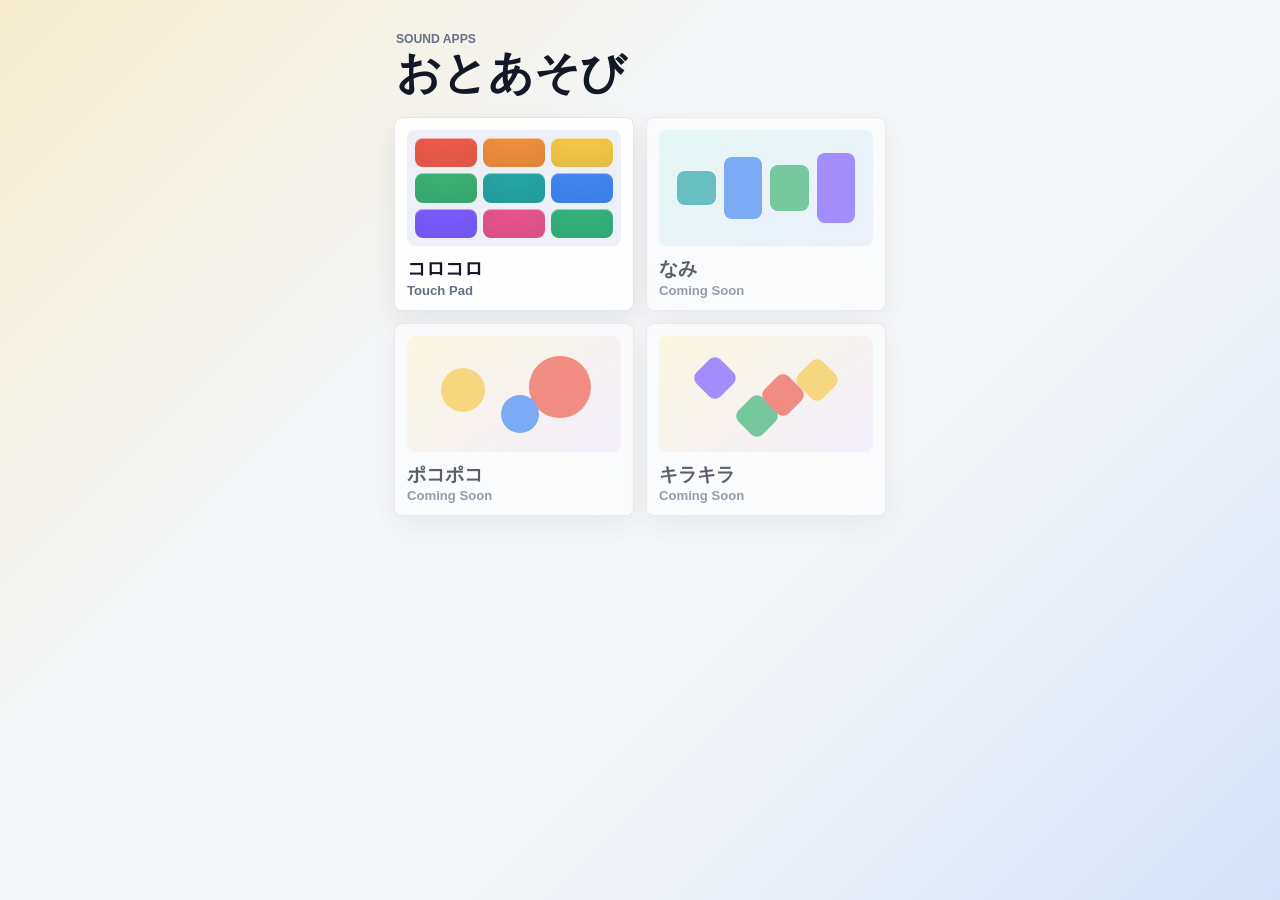
==== commit 7bc94718: "Match Korokoro card size" ====
--- a/index.html
+++ b/index.html
@@ -15,7 +15,7 @@
         </header>
 
         <section class="app-grid" aria-label="音アプリ">
-          <a class="app-card app-card-primary" href="apps/korokoro/">
+          <a class="app-card" href="apps/korokoro/">
             <span class="card-art korokoro-art" aria-hidden="true">
               <span></span>
               <span></span>
--- a/styles.css
+++ b/styles.css
@@ -123,11 +123,6 @@
   transform: scale(0.985);
 }
 
-.app-card-primary {
-  grid-column: 1 / -1;
-  min-height: 230px;
-}
-
 .app-card-disabled {
   opacity: 0.68;
 }
@@ -323,7 +318,4 @@
     min-height: 168px;
   }
 
-  .app-card-primary {
-    min-height: 212px;
-  }
-}
+}
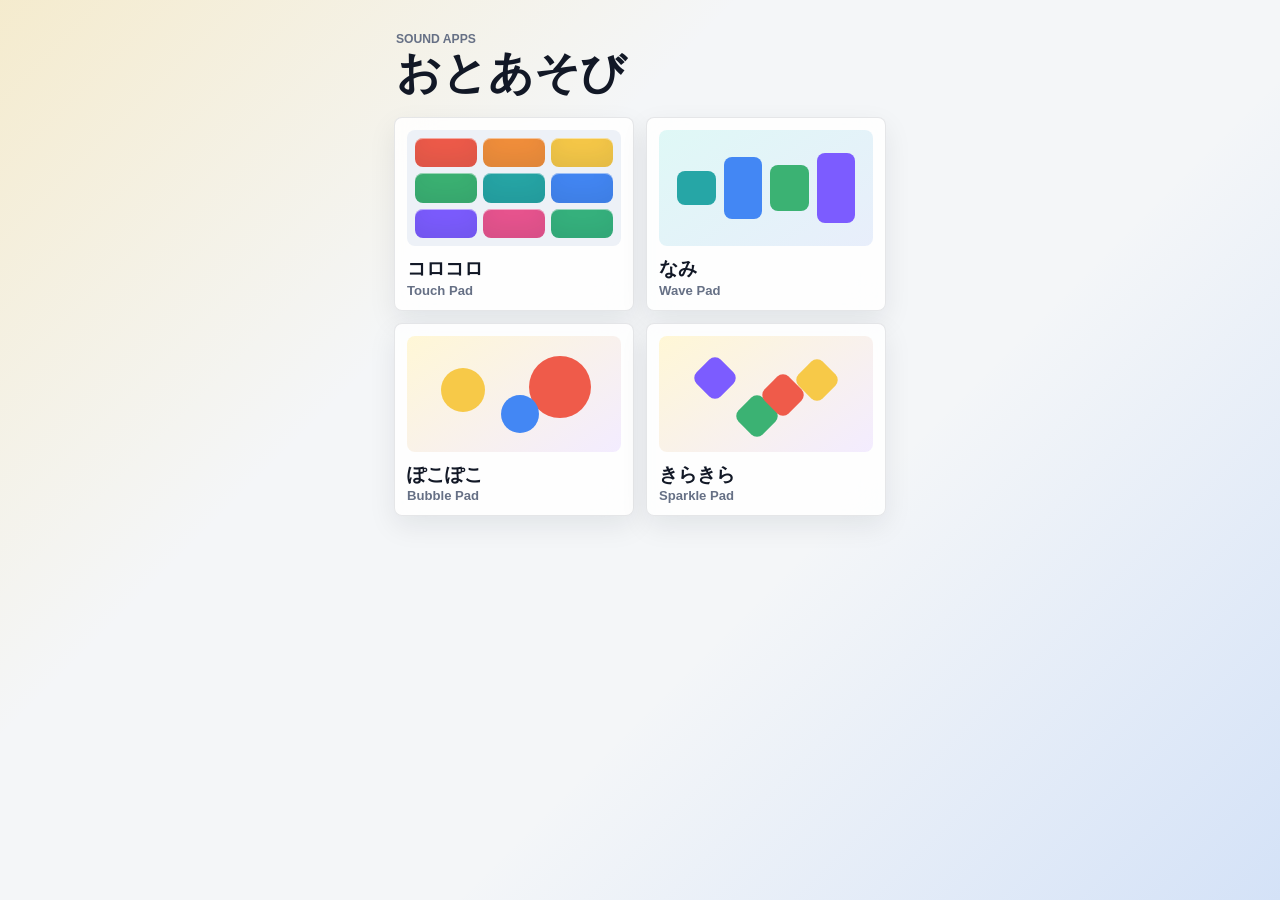
==== commit c01ef70e: "なみぽこぽこきらきら" ====
--- a/index.html
+++ b/index.html
@@ -33,7 +33,7 @@
             </span>
           </a>
 
-          <article class="app-card app-card-disabled" aria-disabled="true">
+          <a class="app-card" href="apps/nami/">
             <span class="card-art wave-art" aria-hidden="true">
               <span></span>
               <span></span>
@@ -42,23 +42,23 @@
             </span>
             <span class="card-copy">
               <strong>なみ</strong>
-              <small>Coming Soon</small>
+              <small>Wave Pad</small>
             </span>
-          </article>
+          </a>
 
-          <article class="app-card app-card-disabled" aria-disabled="true">
+          <a class="app-card" href="apps/pokopoko/">
             <span class="card-art pop-art" aria-hidden="true">
               <span></span>
               <span></span>
               <span></span>
             </span>
             <span class="card-copy">
-              <strong>ポコポコ</strong>
-              <small>Coming Soon</small>
+              <strong>ぽこぽこ</strong>
+              <small>Bubble Pad</small>
             </span>
-          </article>
+          </a>
 
-          <article class="app-card app-card-disabled" aria-disabled="true">
+          <a class="app-card" href="apps/kirakira/">
             <span class="card-art spark-art" aria-hidden="true">
               <span></span>
               <span></span>
@@ -66,10 +66,10 @@
               <span></span>
             </span>
             <span class="card-copy">
-              <strong>キラキラ</strong>
-              <small>Coming Soon</small>
+              <strong>きらきら</strong>
+              <small>Sparkle Pad</small>
             </span>
-          </article>
+          </a>
         </section>
       </section>
     </main>
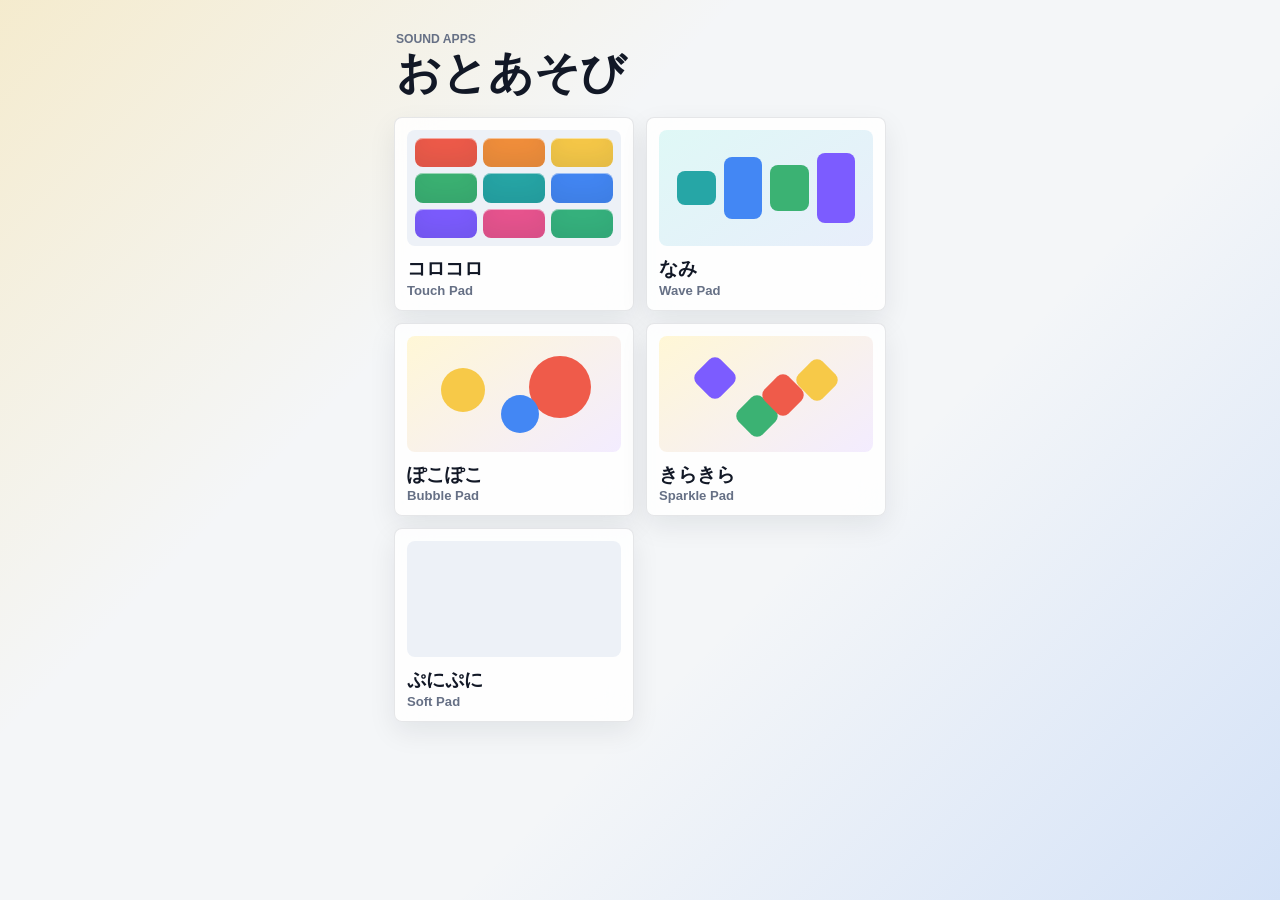
==== commit 4b23d3ac: "Add punipuni card to home" ====
--- a/index.html
+++ b/index.html
@@ -70,6 +70,18 @@
               <small>Sparkle Pad</small>
             </span>
           </a>
+
+          <a class="app-card" href="apps/punipuni/">
+            <span class="card-art puni-art" aria-hidden="true">
+              <span></span>
+              <span></span>
+              <span></span>
+            </span>
+            <span class="card-copy">
+              <strong>ぷにぷに</strong>
+              <small>Soft Pad</small>
+            </span>
+          </a>
         </section>
       </section>
     </main>
